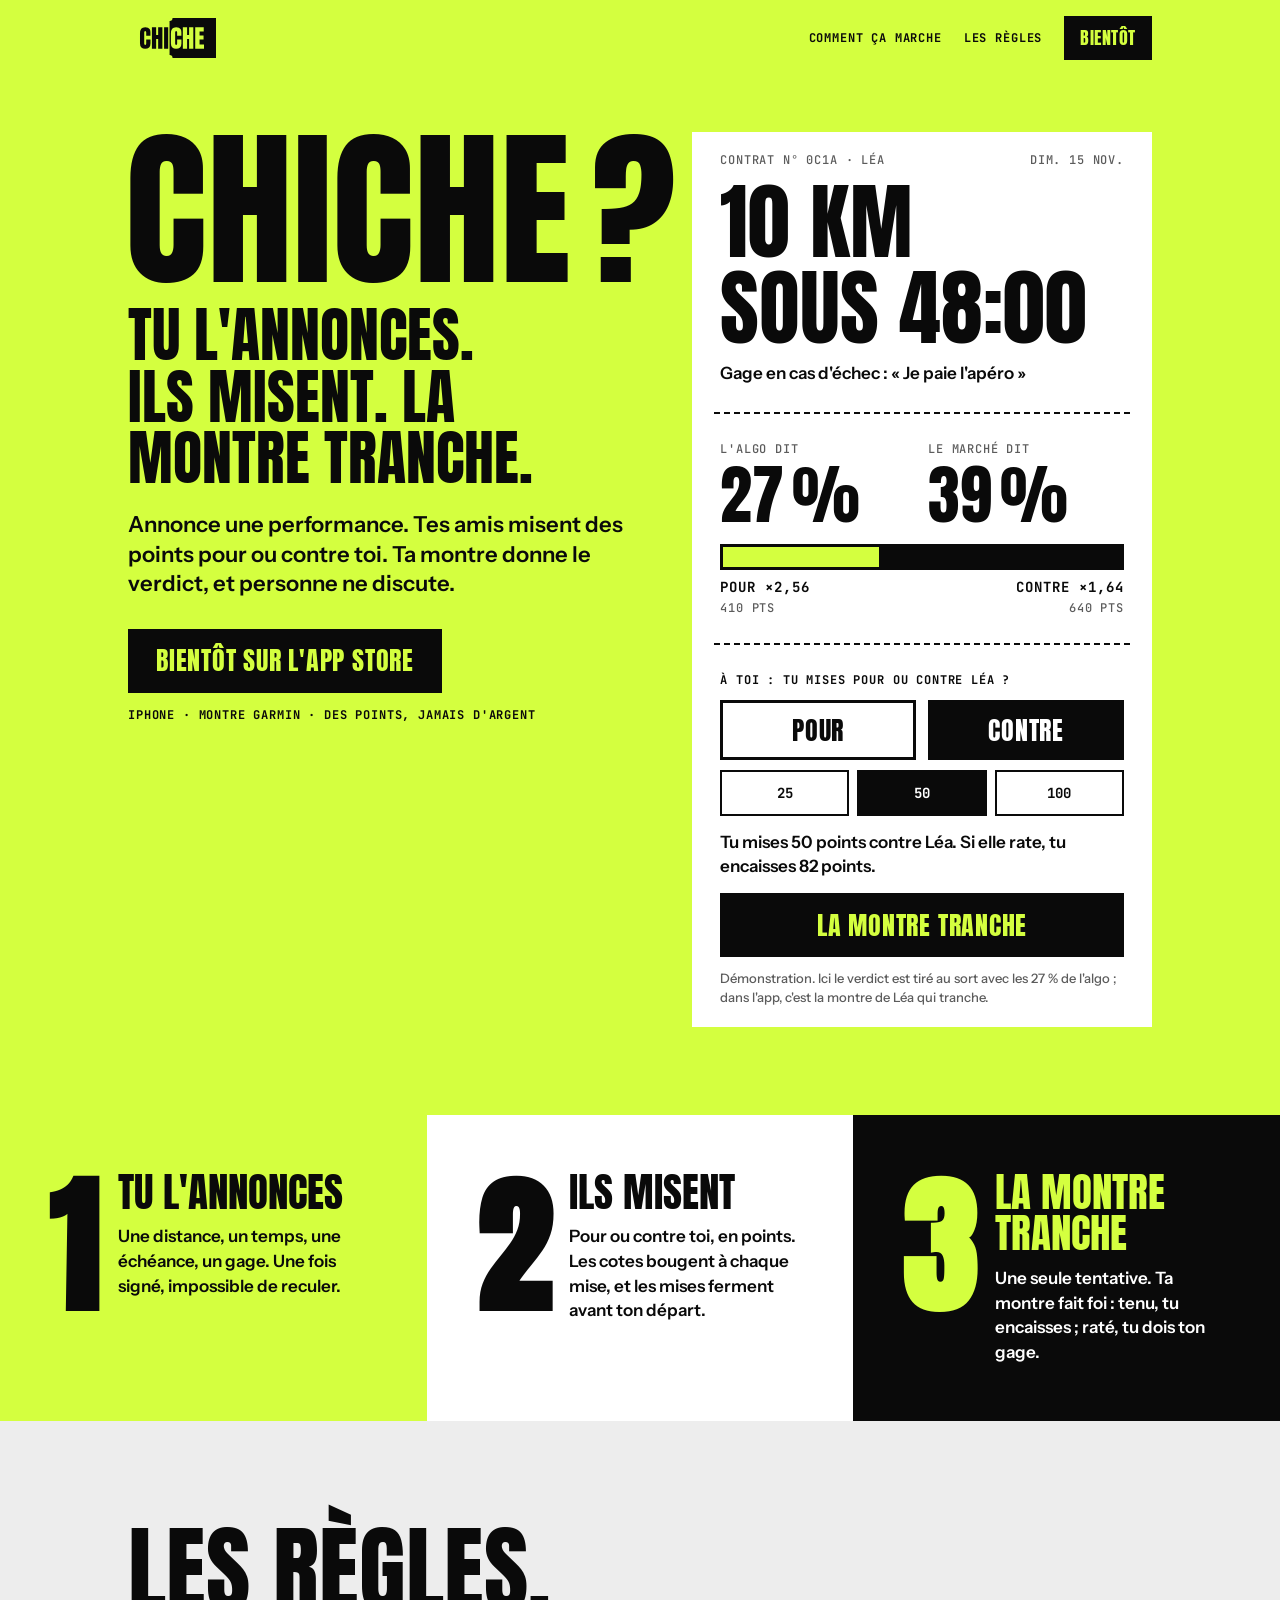
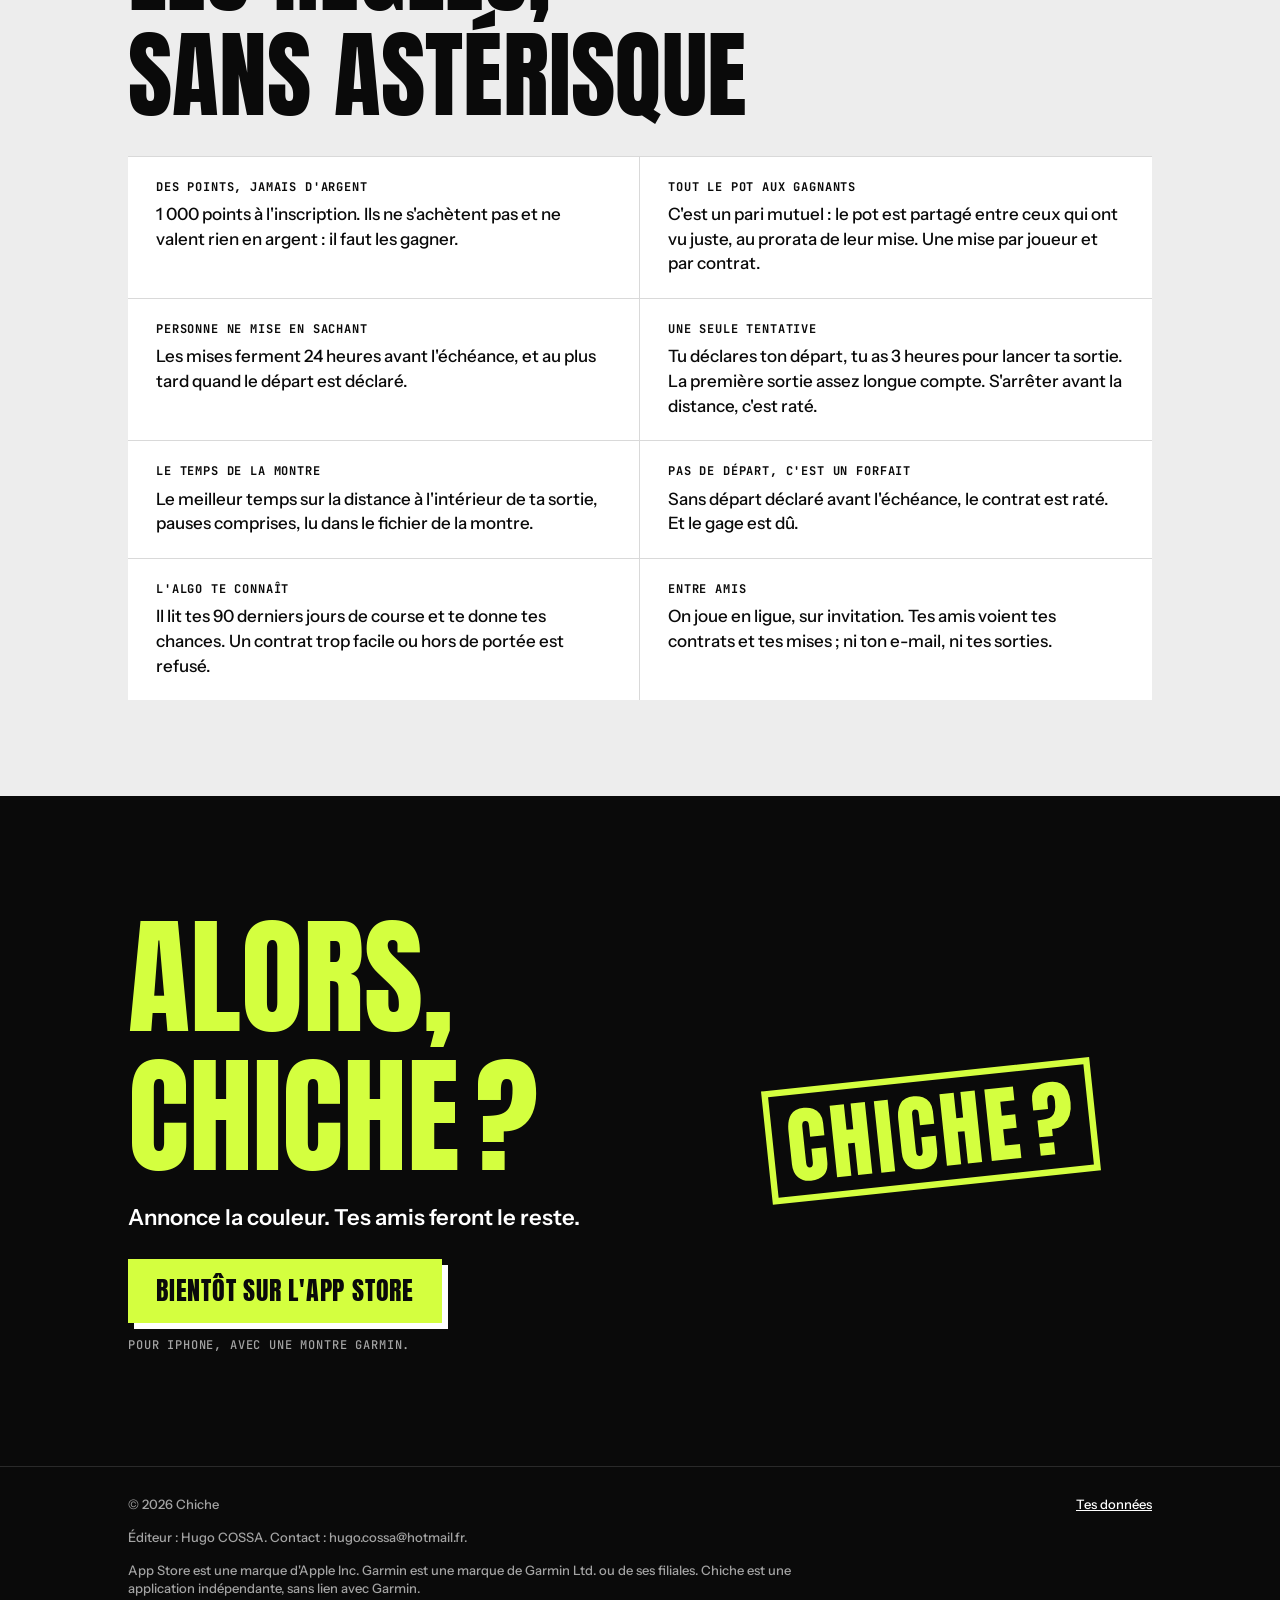
==== index.html @ c739233f "Mise en ligne du site Co-Authored-By: Claude Fable 5.2 <noreply@anthropic.com>" ====
<!doctype html>
<html lang="fr">
<head>
  <meta charset="utf-8">
  <meta name="viewport" content="width=device-width, initial-scale=1, viewport-fit=cover">
  <title>Chiche — paris en points entre amis sur vos performances sportives</title>
  <meta name="description" content="Tu annonces une performance, tes amis misent des points pour ou contre toi, ta montre Garmin donne le verdict. Des points, jamais d'argent.">
  <meta name="theme-color" content="#D4FF3F">
  <link rel="icon" href="assets/favicon.svg" type="image/svg+xml">
  <link rel="icon" href="assets/favicon-32.png" sizes="32x32" type="image/png">
  <link rel="apple-touch-icon" href="assets/apple-touch-icon.png">
  <!-- L'adresse du site est écrite en entier ici, dans confidentialite.html, robots.txt et sitemap.xml : un test vérifie qu'elles s'accordent. -->
  <link rel="canonical" href="https://chiche.cloud/">
  <meta property="og:type" content="website">
  <meta property="og:site_name" content="Chiche">
  <meta property="og:locale" content="fr_FR">
  <meta property="og:url" content="https://chiche.cloud/">
  <meta property="og:title" content="Chiche ?">
  <meta property="og:description" content="Tu l'annonces. Ils misent. La montre tranche.">
  <meta property="og:image" content="https://chiche.cloud/assets/apercu.png">
  <meta property="og:image:width" content="1200">
  <meta property="og:image:height" content="630">
  <meta property="og:image:alt" content="Chiche : tu l'annonces, ils misent, la montre tranche.">
  <meta name="twitter:card" content="summary_large_image">
  <!-- Quand l'app est publiée : décommenter et mettre son numéro, pour le bandeau d'installation de Safari.
  <meta name="apple-itunes-app" content="app-id=NUMERO_DE_L_APP">
  -->
  <link rel="stylesheet" href="styles.css">
</head>
<body>
  <header class="top">
    <div class="wrap top__row">
      <a class="top__logo" href="./" aria-label="Chiche, accueil"><img src="assets/chiche-ticket.svg" alt="Chiche" width="182" height="40"></a>
      <nav class="top__nav" aria-label="Sections">
        <a class="link" href="#comment">Comment ça marche</a>
        <a class="link" href="#regles">Les règles</a>
        <a class="button button--small" data-store href="#telecharger">Bientôt</a>
      </nav>
    </div>
  </header>

  <main>
    <!-- Affiché quand le lien d'invitation partagé depuis l'app porte le code de la ligue (?code=…). -->
    <section class="invite on-ink" data-invite hidden aria-label="Ton invitation">
      <div class="wrap invite__row">
        <div>
          <p class="mono">Tu es invité à parier</p>
          <p class="invite__code" data-invite-code></p>
          <p class="invite__text">Installe Chiche, crée ton compte, puis saisis ce code pour rejoindre la ligue.</p>
        </div>
        <button class="button button--acid button--small" type="button" data-invite-copy>Copier le code</button>
      </div>
    </section>

    <section class="hero" style="--page: var(--acid)">
      <div class="wrap hero__grid">
        <div>
          <h1 class="display">Chiche&#8239;?</h1>
          <p class="display hero__say">Tu l'annonces. Ils misent. La montre tranche.</p>
          <p class="lead hero__text">Annonce une performance. Tes amis misent des points pour ou contre toi. Ta montre donne le verdict, et personne ne discute.</p>
          <div class="hero__cta" id="telecharger">
            <span class="button" data-store data-store-long>Bientôt sur l'App Store</span>
            <p class="mono mono--bold">iPhone · montre Garmin · des points, jamais d'argent</p>
          </div>
        </div>

        <section class="ticket" id="demo" aria-labelledby="demo-titre">
          <div class="ticket__part">
            <div class="ticket__row">
              <p class="mono">Contrat n° 0C1A · Léa</p>
              <p class="mono">dim. 15 nov.</p>
            </div>
            <p class="display ticket__title" id="demo-titre">10 km<br>sous 48:00</p>
            <p class="ticket__gage">Gage en cas d'échec : « Je paie l'apéro »</p>
          </div>
          <div class="tear" aria-hidden="true"></div>
          <div class="ticket__part">
            <div class="opinions">
              <div><p class="mono">L'algo dit</p><p class="display">27&#8239;%</p></div>
              <div><p class="mono">Le marché dit</p><p class="display" data-market>41&#8239;%</p></div>
            </div>
            <div class="split" role="img" aria-label="Répartition des mises pour et contre" data-split><div class="split__pour" style="width: 41%"></div></div>
            <div class="odds"><span data-odds-pour>Pour ×2,44</span><span data-odds-contre>Contre ×1,69</span></div>
            <div class="odds"><span data-pts-pour>410 pts</span><span data-pts-contre>590 pts</span></div>
          </div>
          <div class="tear" aria-hidden="true"></div>
          <div class="ticket__part">
            <p class="mono mono--bold">À toi : tu mises pour ou contre Léa ?</p>
            <div class="play__sides">
              <button class="side" type="button" data-side="pour" aria-pressed="false">Pour</button>
              <button class="side" type="button" data-side="contre" aria-pressed="true">Contre</button>
            </div>
            <fieldset class="chips-set">
              <legend class="sr">Ta mise, en points</legend>
              <div class="chips">
                <button class="chip" type="button" data-stake="25" aria-pressed="false">25</button>
                <button class="chip" type="button" data-stake="50" aria-pressed="true">50</button>
                <button class="chip" type="button" data-stake="100" aria-pressed="false">100</button>
              </div>
            </fieldset>
            <p class="play__preview" data-preview aria-live="polite">Active JavaScript pour jouer la démonstration.</p>
            <button class="button play__go" type="button" data-go>La montre tranche</button>
            <p class="play__note">Démonstration. Ici le verdict est tiré au sort avec les 27 % de l'algo ; dans l'app, c'est la montre de Léa qui tranche.</p>
          </div>
          <div class="verdict" data-verdict hidden aria-live="assertive">
            <img data-verdict-stamp alt="">
            <p class="display verdict__time" data-verdict-time></p>
            <p class="verdict__text" data-verdict-text></p>
            <button class="button button--small" type="button" data-again>Rejouer</button>
          </div>
        </section>
      </div>
    </section>

    <section id="comment" aria-label="Comment ça marche">
      <div class="steps">
        <div class="step step--acid">
          <p class="display step__n" aria-hidden="true">1</p>
          <div><h3 class="display">Tu l'annonces</h3><p>Une distance, un temps, une échéance, un gage. Une fois signé, impossible de reculer.</p></div>
        </div>
        <div class="step step--ticket">
          <p class="display step__n" aria-hidden="true">2</p>
          <div><h3 class="display">Ils misent</h3><p>Pour ou contre toi, en points. Les cotes bougent à chaque mise, et les mises ferment avant ton départ.</p></div>
        </div>
        <div class="step step--ink">
          <p class="display step__n" aria-hidden="true">3</p>
          <div><h3 class="display">La montre tranche</h3><p>Une seule tentative. Ta montre fait foi : tenu, tu encaisses ; raté, tu dois ton gage.</p></div>
        </div>
      </div>
    </section>

    <section class="rules" id="regles">
      <div class="wrap">
        <h2 class="display">Les règles, sans astérisque</h2>
        <ul class="rules__list">
          <li><h3>Des points, jamais d'argent</h3><p>1 000 points à l'inscription. Ils ne s'achètent pas et ne valent rien en argent : il faut les gagner.</p></li>
          <li><h3>Tout le pot aux gagnants</h3><p>C'est un pari mutuel : le pot est partagé entre ceux qui ont vu juste, au prorata de leur mise. Une mise par joueur et par contrat.</p></li>
          <li><h3>Personne ne mise en sachant</h3><p>Les mises ferment 24 heures avant l'échéance, et au plus tard quand le départ est déclaré.</p></li>
          <li><h3>Une seule tentative</h3><p>Tu déclares ton départ, tu as 3 heures pour lancer ta sortie. La première sortie assez longue compte. S'arrêter avant la distance, c'est raté.</p></li>
          <li><h3>Le temps de la montre</h3><p>Le meilleur temps sur la distance à l'intérieur de ta sortie, pauses comprises, lu dans le fichier de la montre.</p></li>
          <li><h3>Pas de départ, c'est un forfait</h3><p>Sans départ déclaré avant l'échéance, le contrat est raté. Et le gage est dû.</p></li>
          <li><h3>L'algo te connaît</h3><p>Il lit tes 90 derniers jours de course et te donne tes chances. Un contrat trop facile ou hors de portée est refusé.</p></li>
          <li><h3>Entre amis</h3><p>On joue en ligue, sur invitation. Tes amis voient tes contrats et tes mises ; ni ton e-mail, ni tes sorties.</p></li>
        </ul>
      </div>
    </section>

    <section class="final on-ink">
      <div class="wrap final__grid">
        <div>
          <h2 class="display">Alors, chiche&#8239;?</h2>
          <p class="lead">Annonce la couleur. Tes amis feront le reste.</p>
          <p style="margin-top: 26px"><span class="button button--acid" data-store data-store-long>Bientôt sur l'App Store</span></p>
          <p class="mono">Pour iPhone, avec une montre Garmin.</p>
        </div>
        <img class="final__stamp" src="assets/tampon-chiche-acide.svg" alt="" width="340" height="170">
      </div>
    </section>
  </main>

  <footer class="foot">
    <div class="wrap">
      <div class="foot__row">
        <span>© 2026 Chiche</span>
        <span><a href="confidentialite.html">Tes données</a></span>
      </div>
      <p>Éditeur : Hugo COSSA. Contact : hugo.cossa@hotmail.fr.</p>
      <p>App Store est une marque d'Apple Inc. Garmin est une marque de Garmin Ltd. ou de ses filiales. Chiche est une application indépendante, sans lien avec Garmin.</p>
    </div>
  </footer>

  <script src="site.js"></script>
</body>
</html>
---- styles.css ----
/* Chiche — le site. Mêmes couleurs, mêmes polices et mêmes pièces que l'app (brand/tokens.json). */

@font-face {
  font-family: "Anton";
  src: url("fonts/Anton-Regular.ttf") format("truetype");
  font-display: swap;
}
@font-face {
  font-family: "Instrument Sans";
  font-weight: 500;
  src: url("fonts/InstrumentSans-Medium.ttf") format("truetype");
  font-display: swap;
}
@font-face {
  font-family: "Instrument Sans";
  font-weight: 600;
  src: url("fonts/InstrumentSans-SemiBold.ttf") format("truetype");
  font-display: swap;
}
@font-face {
  font-family: "JetBrains Mono";
  font-weight: 500;
  src: url("fonts/JetBrainsMono-Medium.ttf") format("truetype");
  font-display: swap;
}
@font-face {
  font-family: "JetBrains Mono";
  font-weight: 700;
  src: url("fonts/JetBrainsMono-Bold.ttf") format("truetype");
  font-display: swap;
}

/* Mise en page : des bandes pleine largeur, comme les blocs d'un ticket ; aucun arrondi. */
:root {
  --ink: #0a0a0a;
  --counter: #ededed;
  --ticket: #ffffff;
  --acid: #d4ff3f;
  --red: #ff4127;
  --grey: #5c5c5c;
  --grey-on-ink: #a3a3a3;
  --rule: #d9d9d9;

  --display: "Anton", "Arial Narrow", Impact, sans-serif;
  --text: "Instrument Sans", system-ui, -apple-system, "Segoe UI", sans-serif;
  --mono: "JetBrains Mono", ui-monospace, "SF Mono", Menlo, monospace;

  --gutter: clamp(16px, 5vw, 48px);
  --wide: 1120px;
}

*,
*::before,
*::after {
  box-sizing: border-box;
}
html {
  -webkit-text-size-adjust: 100%;
  scroll-behavior: smooth;
}
body {
  margin: 0;
  background: var(--counter);
  color: var(--ink);
  font: 500 17px / 1.45 var(--text);
}
img {
  max-width: 100%;
  display: block;
}
a {
  color: inherit;
}
:focus-visible {
  outline: 3px solid var(--ink);
  outline-offset: 3px;
}
.on-ink :focus-visible {
  outline-color: var(--acid);
}

.wrap {
  max-width: var(--wide);
  margin-inline: auto;
  padding-left: max(var(--gutter), env(safe-area-inset-left, 0px));
  padding-right: max(var(--gutter), env(safe-area-inset-right, 0px));
}

/* ---- Typographie ---- */
.display {
  font-family: var(--display);
  font-weight: 400;
  text-transform: uppercase;
  line-height: 1.02;
  letter-spacing: 0;
  margin: 0;
  text-wrap: balance;
}
.mono {
  font-family: var(--mono);
  font-weight: 500;
  font-size: 12px;
  line-height: 1.45;
  letter-spacing: 0.07em;
  text-transform: uppercase;
  color: var(--grey);
  margin: 0;
}
.mono--bold {
  font-weight: 700;
  color: var(--ink);
}
.lead {
  font-size: clamp(18px, 2.2vw, 22px);
  font-weight: 600;
  line-height: 1.35;
  margin: 0;
  max-width: 34ch;
}

/* ---- Boutons ---- */
.button {
  display: inline-flex;
  align-items: center;
  justify-content: center;
  min-height: 64px;
  padding: 0 28px;
  border: 0;
  background: var(--ink);
  color: var(--acid);
  font-family: var(--display);
  font-size: 26px;
  letter-spacing: 0.03em;
  text-transform: uppercase;
  text-decoration: none;
  cursor: pointer;
}
.button:hover {
  background: #000;
}
.button:active {
  transform: translate(2px, 2px);
}
.button--acid {
  background: var(--acid);
  color: var(--ink);
  box-shadow: 6px 6px 0 var(--ink);
}
.button--acid:hover {
  background: var(--acid);
}
.button--acid:active {
  transform: translate(6px, 6px);
  box-shadow: none;
}
.on-ink .button--acid {
  box-shadow: 6px 6px 0 var(--ticket);
}
/* Tant que l'app n'est pas publiée, le bouton est une simple mention : il ne se presse pas. */
span.button {
  cursor: default;
}
span.button:hover {
  background: var(--ink);
}
span.button:active {
  transform: none;
}
span.button--acid:hover {
  background: var(--acid);
}
span.button--acid:active {
  transform: none;
  box-shadow: 6px 6px 0 var(--ink);
}
.on-ink span.button--acid:active {
  box-shadow: 6px 6px 0 var(--ticket);
}
.sr {
  position: absolute;
  width: 1px;
  height: 1px;
  margin: -1px;
  padding: 0;
  overflow: hidden;
  clip-path: inset(50%);
  white-space: nowrap;
  border: 0;
}
.button--small {
  min-height: 44px;
  padding: 0 16px;
  font-size: 18px;
}

/* ---- En-tête ---- */
.top {
  background: var(--acid);
}
.top__row {
  display: flex;
  align-items: center;
  justify-content: space-between;
  gap: 16px;
  padding-block: 16px;
}
.top__logo img {
  height: 40px;
  width: auto;
}
.top__nav {
  display: flex;
  align-items: center;
  gap: 22px;
}
.top__nav a.link {
  font: 700 12px / 1 var(--mono);
  letter-spacing: 0.07em;
  text-transform: uppercase;
  text-decoration: none;
  padding-block: 16px;
}
.top__nav a.link:hover {
  text-decoration: underline;
}
@media (max-width: 640px) {
  .top__nav a.link {
    display: none;
  }
}

/* ---- Invitation (lien partagé depuis l'app : ?code=…) ---- */
.invite {
  background: var(--ink);
  color: var(--ticket);
}
.invite__row {
  display: flex;
  flex-wrap: wrap;
  align-items: center;
  justify-content: space-between;
  gap: 16px 32px;
  padding-block: 22px;
}
.invite .mono {
  color: var(--acid);
}
.invite__code {
  font-family: var(--mono);
  font-weight: 700;
  font-size: clamp(26px, 6vw, 40px);
  letter-spacing: 0.08em;
  margin: 6px 0;
  user-select: all;
  overflow-wrap: anywhere;
}
.invite__text {
  margin: 0;
  max-width: 44ch;
  font-weight: 600;
}

/* ---- Ouverture ---- */
.hero {
  background: var(--acid);
}
.hero__grid {
  display: grid;
  grid-template-columns: minmax(0, 1fr);
  gap: 40px;
  padding-block: clamp(24px, 5vw, 56px) clamp(40px, 7vw, 88px);
  align-items: start;
}
@media (min-width: 940px) {
  .hero__grid {
    grid-template-columns: minmax(0, 1.05fr) minmax(0, 0.95fr);
    gap: 56px;
  }
}
/* Le nom remplit sa colonne sans jamais en sortir : « CHICHE ? » fait environ 3,2 fois sa taille de large. */
.hero h1 {
  font-size: min(27vw, 200px);
  line-height: 0.9;
  margin-left: -0.02em;
  white-space: nowrap;
}
@media (min-width: 940px) {
  .hero h1 {
    font-size: min(13.4vw, 172px);
  }
}
.hero__say {
  font-size: clamp(34px, 5.4vw, 60px);
  margin-top: 18px;
}
.hero__text {
  margin-top: 22px;
}
.hero__cta {
  margin-top: 30px;
  display: flex;
  flex-direction: column;
  align-items: flex-start;
  gap: 14px;
}
.hero__cta .mono {
  color: var(--ink);
}

/* ---- Le ticket ---- */
.ticket {
  position: relative;
  background: var(--ticket);
}
.ticket__part {
  padding: 20px clamp(18px, 3vw, 28px);
}
.ticket__row {
  display: flex;
  justify-content: space-between;
  gap: 12px;
  flex-wrap: wrap;
}
.ticket__title {
  font-size: clamp(52px, 8.4vw, 84px);
  margin-top: 10px;
}
.ticket__gage {
  margin: 10px 0 0;
  font-weight: 600;
}
.tear {
  position: relative;
  height: 16px;
}
.tear::before {
  content: "";
  position: absolute;
  left: 22px;
  right: 22px;
  top: 7px;
  border-top: 2px dashed var(--ink);
}
.tear::after {
  content: "";
  position: absolute;
  inset: 0 -8px;
  background:
    radial-gradient(circle at 0 50%, var(--page, var(--acid)) 8px, transparent 8.5px),
    radial-gradient(circle at 100% 50%, var(--page, var(--acid)) 8px, transparent 8.5px);
}
.opinions {
  display: grid;
  grid-template-columns: 1fr 1fr;
  gap: 12px;
}
.opinions .display {
  font-size: clamp(44px, 7vw, 64px);
  margin-top: 4px;
  font-variant-numeric: tabular-nums;
}
.split {
  display: flex;
  height: 26px;
  border: 3px solid var(--ink);
  background: var(--ink);
  margin-top: 16px;
}
.split__pour {
  background: var(--acid);
  transition: width 0.45s cubic-bezier(0.2, 0.7, 0.2, 1);
}
.odds {
  display: flex;
  justify-content: space-between;
  gap: 12px;
  margin-top: 8px;
  font: 700 14px / 1.4 var(--mono);
  letter-spacing: 0.07em;
  text-transform: uppercase;
  font-variant-numeric: tabular-nums;
}
.odds + .odds {
  font-weight: 500;
  font-size: 12px;
  color: var(--grey);
  margin-top: 2px;
}

/* ---- La démonstration ---- */
.play__sides {
  display: grid;
  grid-template-columns: 1fr 1fr;
  gap: 12px;
  margin-top: 10px;
}
.side {
  min-height: 60px;
  border: 3px solid var(--ink);
  background: var(--ticket);
  color: var(--ink);
  font: 400 26px / 1 var(--display);
  letter-spacing: 0.03em;
  text-transform: uppercase;
  cursor: pointer;
}
.side[aria-pressed="true"][data-side="pour"] {
  background: var(--acid);
}
.side[aria-pressed="true"][data-side="contre"] {
  background: var(--ink);
  color: var(--ticket);
}
.chips-set {
  border: 0;
  margin: 0;
  padding: 0;
  min-width: 0;
}
.chips {
  display: grid;
  grid-template-columns: repeat(3, 1fr);
  gap: 8px;
  margin-top: 10px;
}
.chip {
  min-height: 46px;
  border: 2px solid var(--ink);
  background: transparent;
  color: var(--ink);
  font: 700 14px / 1 var(--mono);
  cursor: pointer;
}
.chip[aria-pressed="true"] {
  background: var(--ink);
  color: var(--ticket);
}
.play__preview {
  margin: 14px 0 0;
  font-weight: 600;
  min-height: 3em;
}
.play__go {
  width: 100%;
  margin-top: 12px;
}
.play__note {
  margin: 12px 0 0;
  font-size: 13px;
  color: var(--grey);
}
.verdict {
  position: absolute;
  inset: 0;
  display: flex;
  flex-direction: column;
  align-items: center;
  justify-content: center;
  gap: 18px;
  padding: 24px;
  text-align: center;
}
.verdict[hidden] {
  display: none;
}
.verdict[data-result="tenu"] {
  background: var(--acid);
  color: var(--ink);
}
.verdict[data-result="rate"] {
  background: var(--ink);
  color: var(--ticket);
}
.verdict img {
  width: min(78%, 380px);
  height: auto;
  animation: tampon 0.26s cubic-bezier(0.55, 0, 1, 0.45) both;
}
.verdict__time {
  font-size: clamp(64px, 12vw, 104px);
  font-variant-numeric: tabular-nums;
}
.verdict__text {
  margin: 0;
  font-weight: 600;
  max-width: 30ch;
}
.verdict .button {
  margin-top: 4px;
}
.verdict[data-result="rate"] .button {
  background: var(--acid);
  color: var(--ink);
}
@keyframes tampon {
  from {
    opacity: 0;
    transform: scale(3.2);
  }
  30% {
    opacity: 1;
  }
  to {
    opacity: 1;
    transform: scale(1);
  }
}
@media (prefers-reduced-motion: reduce) {
  .verdict img {
    animation: none;
  }
  .split__pour {
    transition: none;
  }
  html {
    scroll-behavior: auto;
  }
}

/* ---- Les trois temps ---- */
.steps {
  display: grid;
  grid-template-columns: minmax(0, 1fr);
}
@media (min-width: 860px) {
  .steps {
    grid-template-columns: repeat(3, minmax(0, 1fr));
  }
}
.step {
  padding: clamp(28px, 5vw, 56px) max(var(--gutter), env(safe-area-inset-left, 0px));
  display: grid;
  grid-template-columns: auto minmax(0, 1fr);
  gap: 20px;
  align-items: start;
}
.step__n {
  font-size: clamp(96px, 12vw, 150px);
  line-height: 0.86;
}
.step h3 {
  font-size: clamp(34px, 3.2vw, 44px);
}
.step p {
  margin: 12px 0 0;
  font-weight: 600;
  max-width: 30ch;
}
.step--acid {
  background: var(--acid);
}
.step--ticket {
  background: var(--ticket);
}
.step--ink {
  background: var(--ink);
  color: var(--ticket);
}
.step--ink .step__n,
.step--ink h3 {
  color: var(--acid);
}

/* ---- Les règles ---- */
.rules {
  background: var(--counter);
  padding-block: clamp(48px, 8vw, 96px);
}
.rules h2 {
  font-size: clamp(48px, 8vw, 96px);
  line-height: 1.1;
}
.rules__list {
  list-style: none;
  margin: 28px 0 0;
  padding: 0;
  background: var(--ticket);
  display: grid;
  grid-template-columns: minmax(0, 1fr);
}
@media (min-width: 860px) {
  .rules__list {
    grid-template-columns: repeat(2, minmax(0, 1fr));
  }
}
.rules__list li {
  padding: 22px clamp(18px, 3vw, 28px);
  border-top: 1px solid var(--rule);
}
@media (min-width: 860px) {
  .rules__list li:nth-child(odd) {
    border-right: 1px solid var(--rule);
  }
}
.rules__list h3 {
  font: 700 12px / 1.45 var(--mono);
  letter-spacing: 0.07em;
  text-transform: uppercase;
  margin: 0 0 6px;
}
.rules__list p {
  margin: 0;
  max-width: 46ch;
}

/* ---- L'appel final ---- */
.final {
  background: var(--ink);
  color: var(--ticket);
  padding-block: clamp(56px, 9vw, 112px);
}
.final__grid {
  display: grid;
  grid-template-columns: minmax(0, 1fr);
  gap: 36px;
  align-items: center;
}
@media (min-width: 860px) {
  .final__grid {
    grid-template-columns: minmax(0, 1fr) auto;
  }
}
.final h2 {
  font-size: clamp(56px, 10vw, 128px);
  line-height: 1.08;
  color: var(--acid);
}
.final p {
  margin: 18px 0 0;
}
.final .mono {
  color: var(--grey-on-ink);
  margin-top: 14px;
}
.final__stamp {
  width: min(100%, 340px);
}

/* ---- Pied de page ---- */
.foot {
  background: var(--ink);
  color: var(--grey-on-ink);
  border-top: 1px solid #2a2a2a;
  padding-block: 28px 40px;
  font-size: 13px;
}
.foot__row {
  display: flex;
  flex-wrap: wrap;
  gap: 12px 28px;
  align-items: center;
  justify-content: space-between;
}
.foot a {
  color: var(--ticket);
}
.foot p {
  margin: 14px 0 0;
  max-width: 80ch;
}

/* ---- Page de texte (données personnelles) ---- */
.page {
  padding-block: clamp(32px, 6vw, 72px);
}
.page h1 {
  font-size: clamp(56px, 10vw, 112px);
}
.page__list {
  margin: 28px 0 0;
  background: var(--ticket);
  max-width: 760px;
}
.page__list section {
  padding: 20px clamp(18px, 3vw, 28px);
  border-top: 1px solid var(--rule);
}
.page__list section:first-child {
  border-top: 0;
}
.page__list h2 {
  font: 700 12px / 1.45 var(--mono);
  letter-spacing: 0.07em;
  text-transform: uppercase;
  margin: 0 0 6px;
}
.page__list p {
  margin: 0;
}
.page__note {
  margin: 20px 0 0;
  max-width: 760px;
  font-size: 14px;
}
.page__lead {
  margin: 20px 0 28px;
  max-width: 46ch;
}
.back {
  display: inline-flex;
  align-items: center;
  gap: 8px;
  min-height: 44px;
  font: 700 12px / 1 var(--mono);
  letter-spacing: 0.07em;
  text-transform: uppercase;
  text-decoration: none;
}
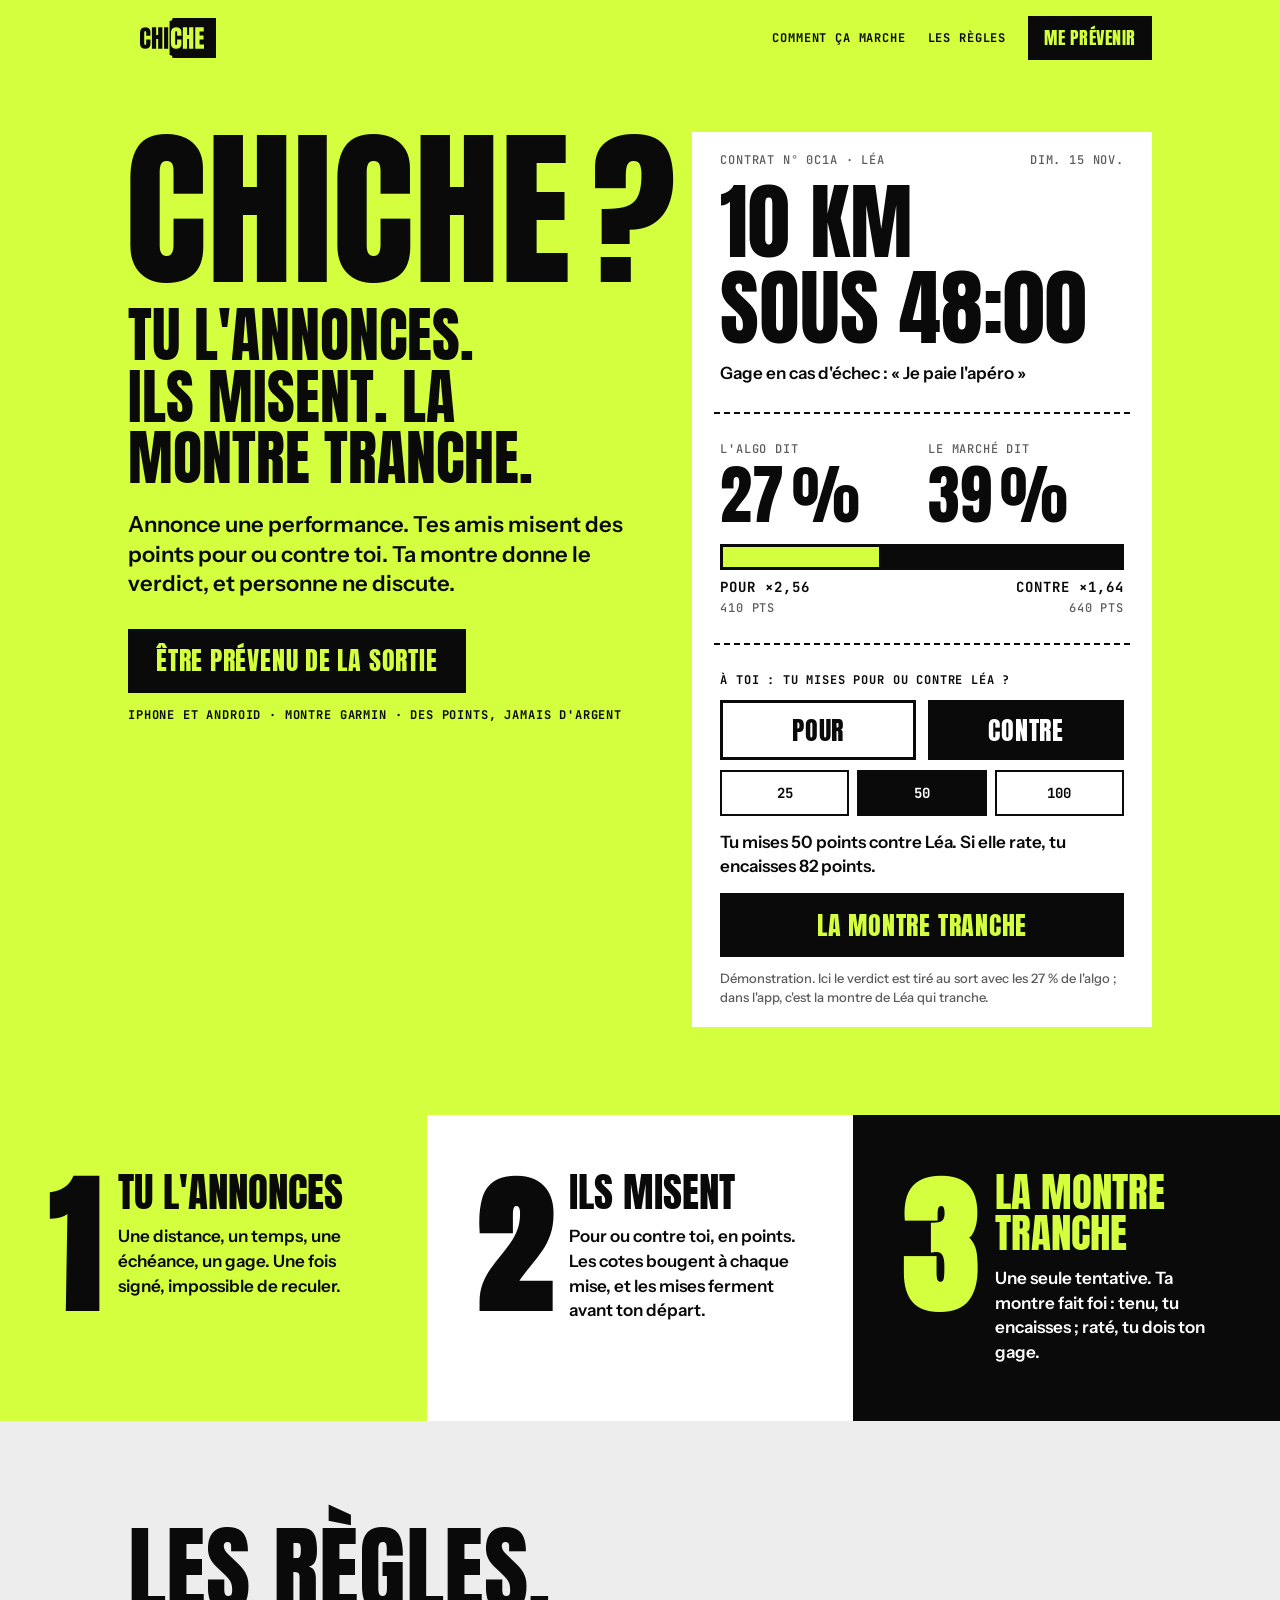
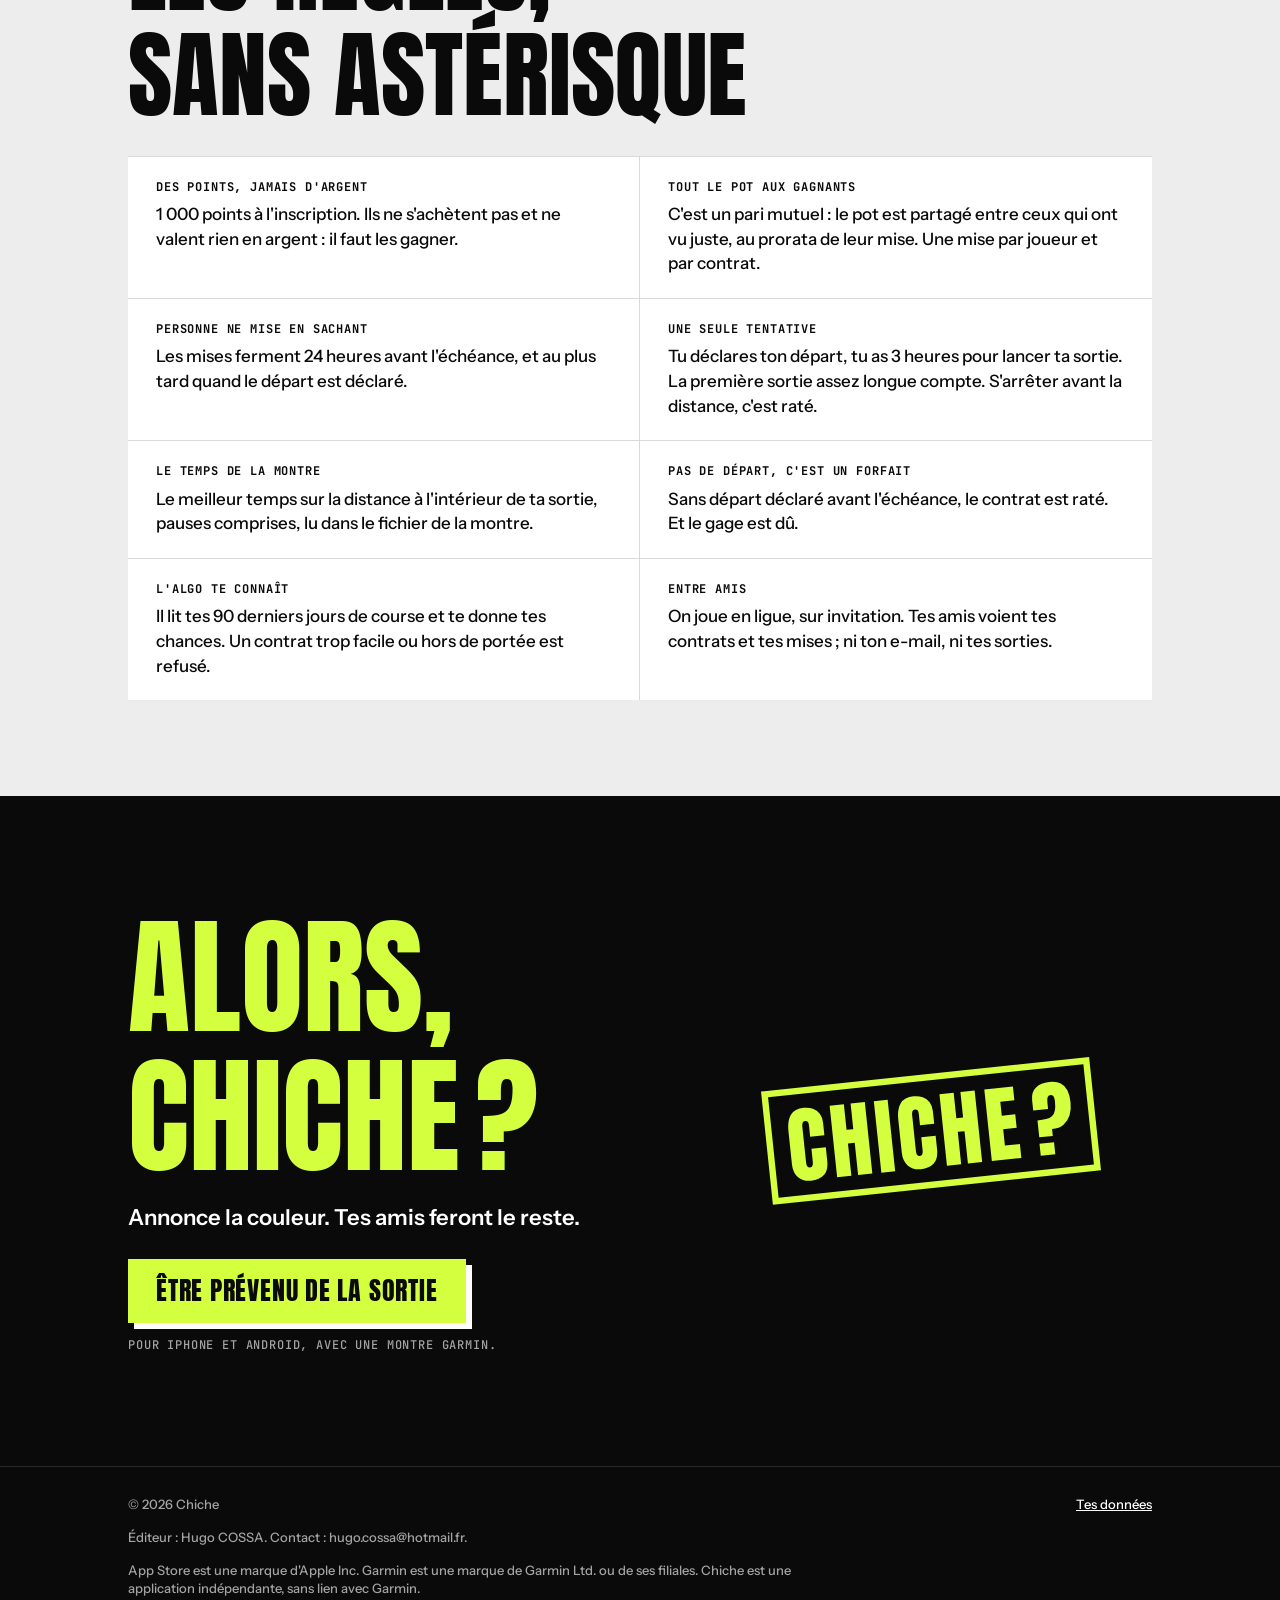
==== commit ddfe30cc: "Liste d'attente : s'inscrire pour être prévenu de la sortie Co-Authored-By: Claude Opus 5.5 <noreply" ====
--- a/index.html
+++ b/index.html
@@ -60,7 +60,7 @@
           <p class="lead hero__text">Annonce une performance. Tes amis misent des points pour ou contre toi. Ta montre donne le verdict, et personne ne discute.</p>
           <div class="hero__cta" id="telecharger">
             <span class="button" data-store data-store-long>Bientôt sur l'App Store</span>
-            <p class="mono mono--bold">iPhone · montre Garmin · des points, jamais d'argent</p>
+            <p class="mono mono--bold">iPhone et Android · montre Garmin · des points, jamais d'argent</p>
           </div>
         </div>
 
@@ -151,7 +151,7 @@
           <h2 class="display">Alors, chiche&#8239;?</h2>
           <p class="lead">Annonce la couleur. Tes amis feront le reste.</p>
           <p style="margin-top: 26px"><span class="button button--acid" data-store data-store-long>Bientôt sur l'App Store</span></p>
-          <p class="mono">Pour iPhone, avec une montre Garmin.</p>
+          <p class="mono">Pour iPhone et Android, avec une montre Garmin.</p>
         </div>
         <img class="final__stamp" src="assets/tampon-chiche-acide.svg" alt="" width="340" height="170">
       </div>
--- a/styles.css
+++ b/styles.css
@@ -687,6 +687,10 @@
 .page__list p {
   margin: 0;
 }
+.page__lang {
+  margin: 12px 0 0;
+  font-size: 14px;
+}
 .page__note {
   margin: 20px 0 0;
   max-width: 760px;
@@ -706,3 +710,63 @@
   text-transform: uppercase;
   text-decoration: none;
 }
+
+/* ---- Inscription à la sortie ---- */
+.signup {
+  padding-block: clamp(40px, 8vw, 96px);
+}
+.signup__text {
+  max-width: 46ch;
+  margin: 18px 0 0;
+}
+.signup__form {
+  margin-top: 28px;
+  max-width: 520px;
+  display: grid;
+  gap: 12px;
+}
+.signup__email {
+  min-height: 56px;
+  padding: 0 14px;
+  border: 3px solid var(--ink);
+  background: var(--ticket);
+  color: var(--ink);
+  font: 600 18px / 1.2 var(--text);
+}
+.signup__email:focus-visible {
+  outline: 3px solid var(--ink);
+  outline-offset: 3px;
+}
+.signup__platforms {
+  margin: 8px 0 0;
+  padding: 0;
+  border: 0;
+  display: grid;
+  gap: 8px;
+}
+.signup__platforms .side[aria-pressed="true"] {
+  background: var(--ink);
+  color: var(--acid);
+}
+.signup__go {
+  margin-top: 8px;
+}
+.signup__go:disabled {
+  opacity: 0.6;
+  cursor: progress;
+}
+.signup__status {
+  margin: 0;
+  min-height: 1.4em;
+  font-weight: 700;
+}
+.signup__legal {
+  margin: 0;
+  font-size: 14px;
+  max-width: 60ch;
+}
+.signup__form--done .signup__email,
+.signup__form--done .signup__platforms,
+.signup__form--done .signup__go {
+  display: none;
+}
